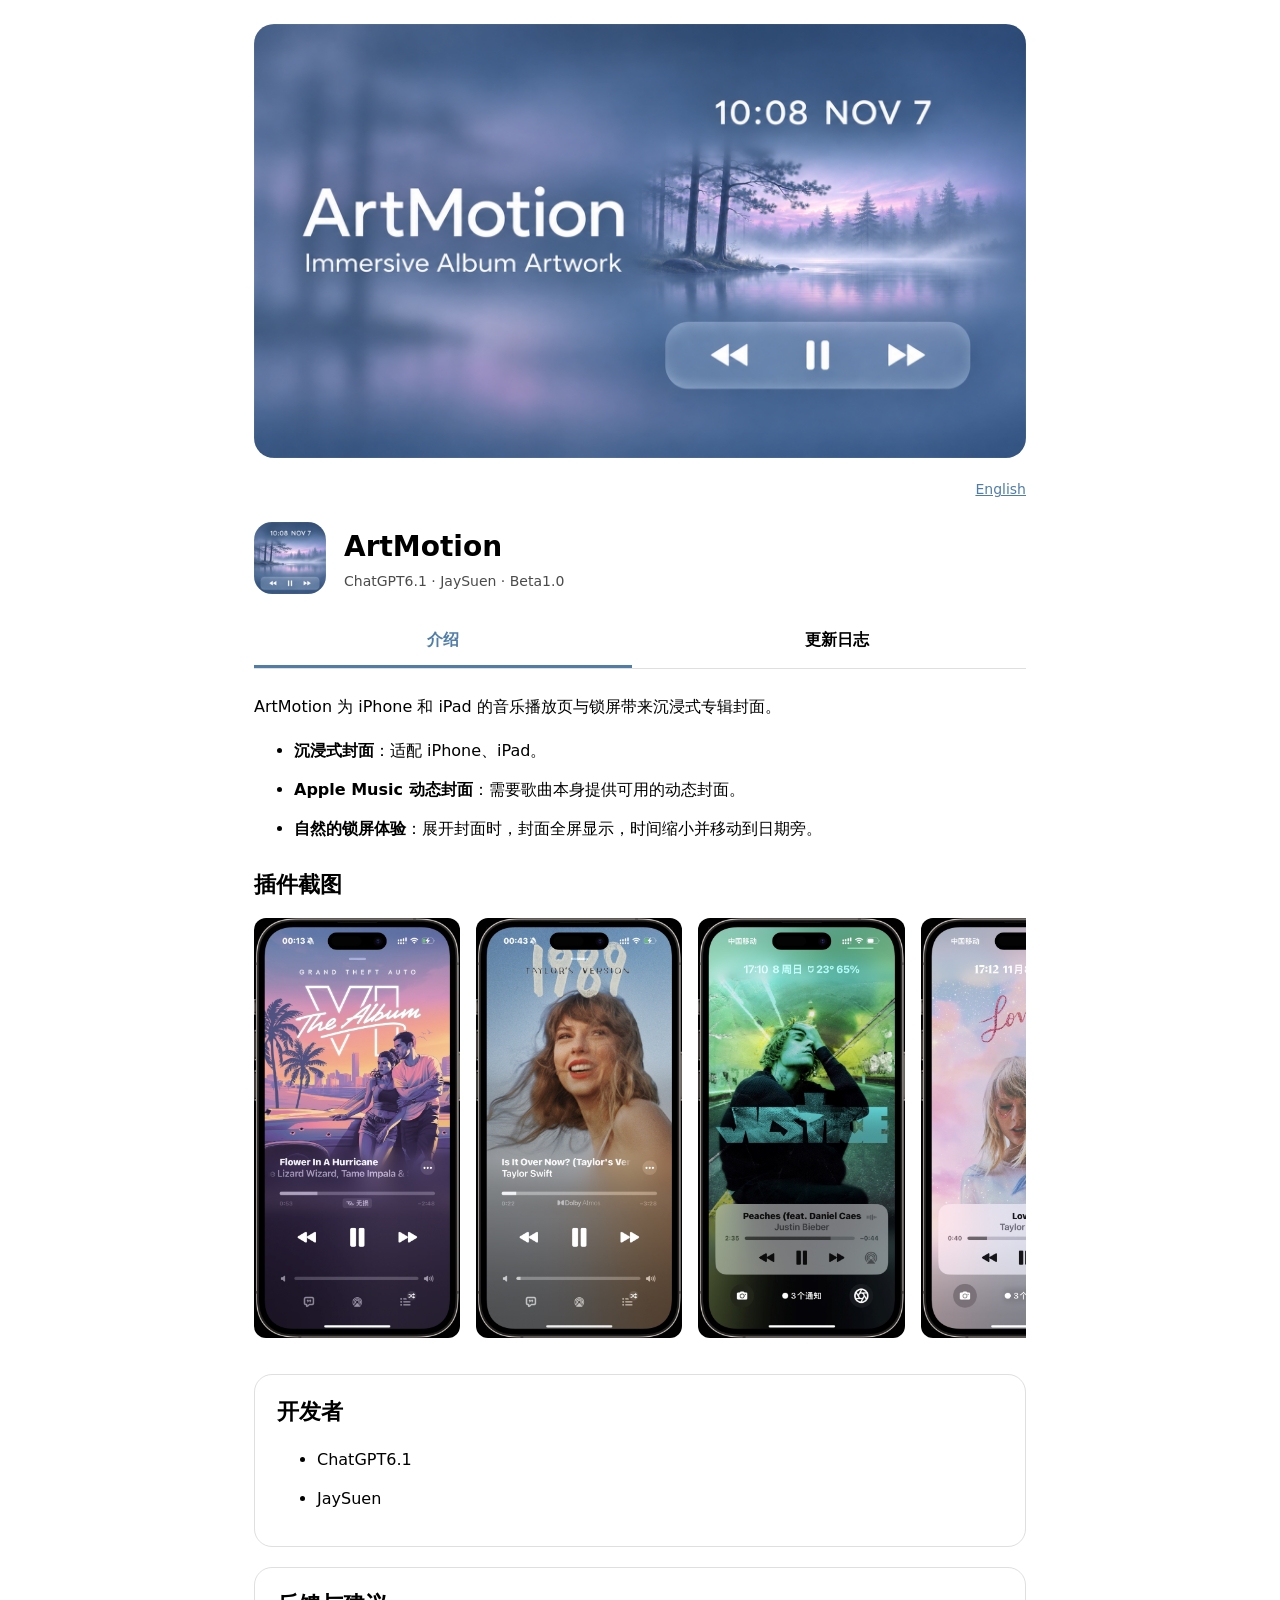
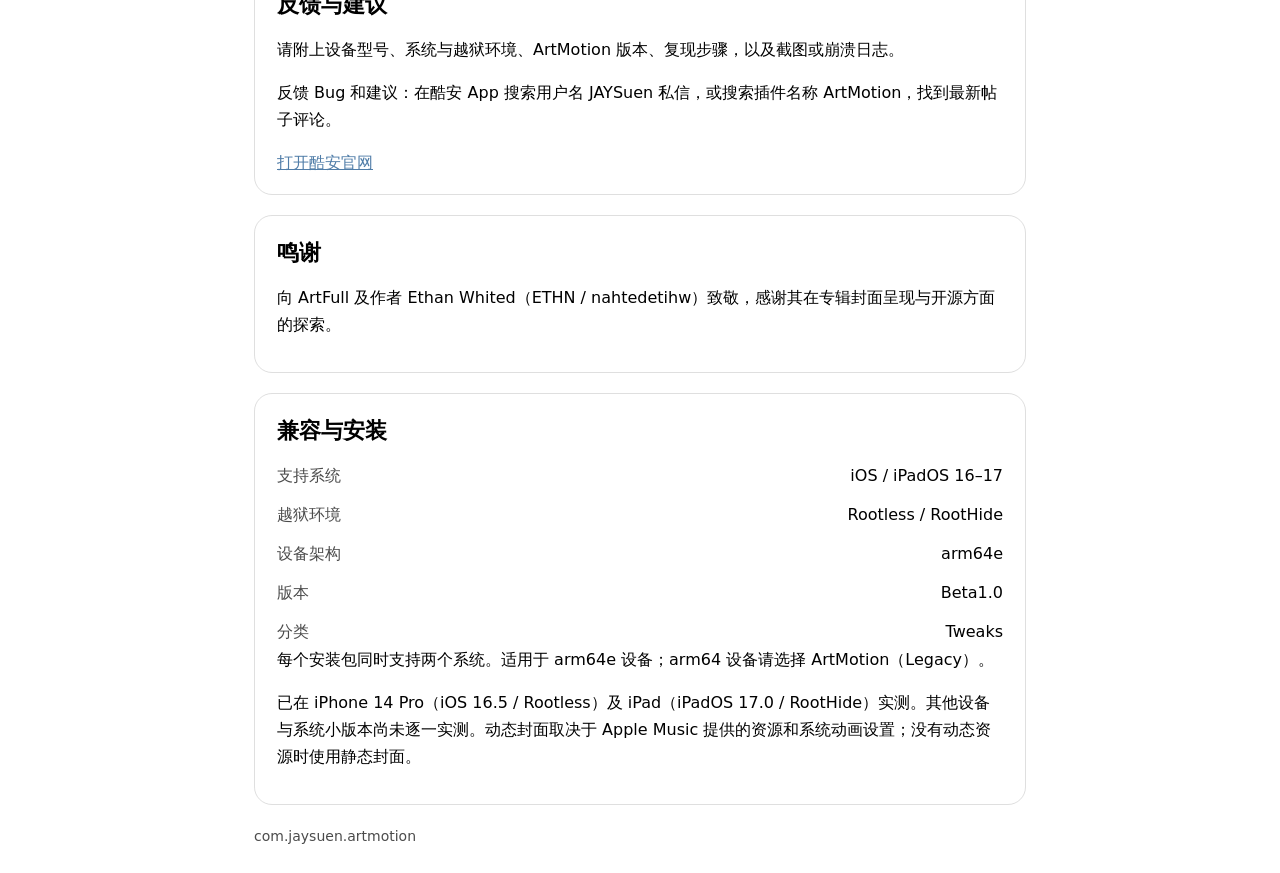
==== ArtMotion/index.html @ 1f6de0fa "Release ArtMotion Beta1.0 with Legacy packages and ordered screenshots" ====
<!doctype html><html lang="zh-CN"><head><meta charset="utf-8"><meta name="viewport" content="width=device-width,initial-scale=1"><meta name="color-scheme" content="light dark"><meta name="description" content="ArtMotion 为 iPhone 和 iPad 的音乐播放页与锁屏带来沉浸式专辑封面。"><title>ArtMotion</title><style>*{box-sizing:border-box}body{margin:0;font:16px/1.7 -apple-system,BlinkMacSystemFont,system-ui,sans-serif;background:Canvas;color:CanvasText}main{max-width:820px;margin:auto;padding:24px}.banner{width:100%;aspect-ratio:16/9;object-fit:cover;border-radius:20px}.brand{display:flex;gap:18px;align-items:center;margin:20px 0}.icon{width:72px;height:72px;border-radius:18px}h1{margin:0;font-size:28px}h2{font-size:22px;margin:0 0 12px}p{margin:0 0 16px}article{border:1px solid #8884;border-radius:18px;padding:18px 22px;margin:20px 0}a{color:#507da8}li{margin-bottom:12px}.byline{opacity:.7;margin:0;font-size:14px;overflow-wrap:anywhere}footer{font-size:14px;opacity:.7;overflow-wrap:anywhere}.tabs{display:flex;gap:16px;border-bottom:1px solid #8884;margin:12px 0 24px}.tabs button{flex:1;border:0;background:transparent;color:inherit;font:inherit;font-weight:600;padding:12px 4px;border-bottom:3px solid transparent;cursor:pointer}.tabs button[aria-selected="true"]{color:#507da8;border-bottom-color:#507da8}[hidden]{display:none!important}.gallery{margin:24px 0}.screenshots{display:flex;gap:16px;overflow-x:auto;overscroll-behavior-x:contain;scroll-snap-type:x mandatory;padding:2px 2px 12px}.screenshot{flex:0 0 auto;scroll-snap-align:start;border-radius:12px;overflow:hidden;line-height:0}.screenshot img{display:block;width:auto;height:420px;max-height:65vh;object-fit:contain}dl{display:grid;grid-template-columns:auto minmax(0,1fr);gap:12px 20px;margin:0}dt{opacity:.7}dd{margin:0;text-align:right;overflow-wrap:anywhere}.language{text-align:right;font-size:14px;margin:12px 0}@media(max-width:480px){main{padding:16px}article{padding:16px}.brand{gap:12px}h1{font-size:24px}.icon{width:64px;height:64px}}</style></head><body><main><img class="banner" src="assets/banner.png" alt="ArtMotion"><div class="language"><a href="index.en.html">English</a></div><div class="brand"><img class="icon" src="assets/icon.png" width="72" height="72" alt="ArtMotion"><div><h1>ArtMotion</h1><p class="byline">ChatGPT6.1 · JaySuen · Beta1.0</p></div></div><nav class="tabs" role="tablist"><button id="introduction-tab" type="button" role="tab" aria-selected="true" aria-controls="introduction">介绍</button><button id="changelog-tab" type="button" role="tab" aria-selected="false" aria-controls="changelog" tabindex="-1">更新日志</button></nav><section id="introduction" role="tabpanel" aria-labelledby="introduction-tab"><p>ArtMotion 为 iPhone 和 iPad 的音乐播放页与锁屏带来沉浸式专辑封面。</p><ul><li><strong>沉浸式封面</strong>：适配 iPhone、iPad。</li><li><strong>Apple Music 动态封面</strong>：需要歌曲本身提供可用的动态封面。</li><li><strong>自然的锁屏体验</strong>：展开封面时，封面全屏显示，时间缩小并移动到日期旁。</li></ul><section class="gallery"><h2>插件截图</h2><div class="screenshots" role="region" aria-label="插件截图" tabindex="0"><a class="screenshot" href="assets/screenshots/1.jpg"><img src="assets/screenshots/1.jpg" alt="ArtMotion 1" width="1311" height="2670" loading="lazy" decoding="async"></a><a class="screenshot" href="assets/screenshots/2.jpg"><img src="assets/screenshots/2.jpg" alt="ArtMotion 2" width="1311" height="2670" loading="lazy" decoding="async"></a><a class="screenshot" href="assets/screenshots/3.jpg"><img src="assets/screenshots/3.jpg" alt="ArtMotion 3" width="1311" height="2670" loading="lazy" decoding="async"></a><a class="screenshot" href="assets/screenshots/4.jpg"><img src="assets/screenshots/4.jpg" alt="ArtMotion 4" width="1311" height="2670" loading="lazy" decoding="async"></a><a class="screenshot" href="assets/screenshots/5.jpg"><img src="assets/screenshots/5.jpg" alt="ArtMotion 5" width="2928" height="2244" loading="lazy" decoding="async"></a><a class="screenshot" href="assets/screenshots/6.jpg"><img src="assets/screenshots/6.jpg" alt="ArtMotion 6" width="2928" height="2244" loading="lazy" decoding="async"></a><a class="screenshot" href="assets/screenshots/7.jpg"><img src="assets/screenshots/7.jpg" alt="ArtMotion 7" width="2928" height="2244" loading="lazy" decoding="async"></a><a class="screenshot" href="assets/screenshots/8.jpg"><img src="assets/screenshots/8.jpg" alt="ArtMotion 8" width="2928" height="2244" loading="lazy" decoding="async"></a></div></section><article><h2>开发者</h2><ul><li>ChatGPT6.1</li><li>JaySuen</li></ul></article><article><h2>反馈与建议</h2><p>请附上设备型号、系统与越狱环境、ArtMotion 版本、复现步骤，以及截图或崩溃日志。</p><p>反馈 Bug 和建议：在酷安 App 搜索用户名 JAYSuen 私信，或搜索插件名称 ArtMotion，找到最新帖子评论。</p><a href="https://www.coolapk.com/">打开酷安官网</a></article><article><h2>鸣谢</h2><p>向 ArtFull 及作者 Ethan Whited（ETHN / nahtedetihw）致敬，感谢其在专辑封面呈现与开源方面的探索。</p></article><article><h2>兼容与安装</h2><dl><dt>支持系统</dt><dd>iOS / iPadOS 16–17</dd><dt>越狱环境</dt><dd>Rootless / RootHide</dd><dt>设备架构</dt><dd>arm64e</dd><dt>版本</dt><dd>Beta1.0</dd><dt>分类</dt><dd>Tweaks</dd></dl><p>每个安装包同时支持两个系统。适用于 arm64e 设备；arm64 设备请选择 ArtMotion（Legacy）。</p><p>已在 iPhone 14 Pro（iOS 16.5 / Rootless）及 iPad（iPadOS 17.0 / RootHide）实测。其他设备与系统小版本尚未逐一实测。动态封面取决于 Apple Music 提供的资源和系统动画设置；没有动态资源时使用静态封面。</p></article></section><section id="changelog" role="tabpanel" aria-labelledby="changelog-tab" hidden><article><h2>Beta1.0</h2><p>首个公开测试版本。</p><ul><li><strong>沉浸式封面</strong>：适配 iPhone、iPad。</li><li><strong>Apple Music 动态封面</strong>：需要歌曲本身提供可用的动态封面。</li><li><strong>自然的锁屏体验</strong>：展开封面时，封面全屏显示，时间缩小并移动到日期旁。</li></ul></article></section><footer>com.jaysuen.artmotion</footer></main><script>const tabs=[...document.querySelectorAll('[role="tab"]')];function selectTab(selected){tabs.forEach(tab=>{const active=tab===selected;tab.setAttribute('aria-selected',String(active));tab.tabIndex=active?0:-1;document.getElementById(tab.getAttribute('aria-controls')).hidden=!active})}tabs.forEach((tab,index)=>{tab.addEventListener('click',()=>selectTab(tab));tab.addEventListener('keydown',event=>{let target;if(event.key==='ArrowRight')target=(index+1)%tabs.length;else if(event.key==='ArrowLeft')target=(index+tabs.length-1)%tabs.length;else if(event.key==='Home')target=0;else if(event.key==='End')target=tabs.length-1;else return;event.preventDefault();selectTab(tabs[target]);tabs[target].focus()})});</script></body></html>
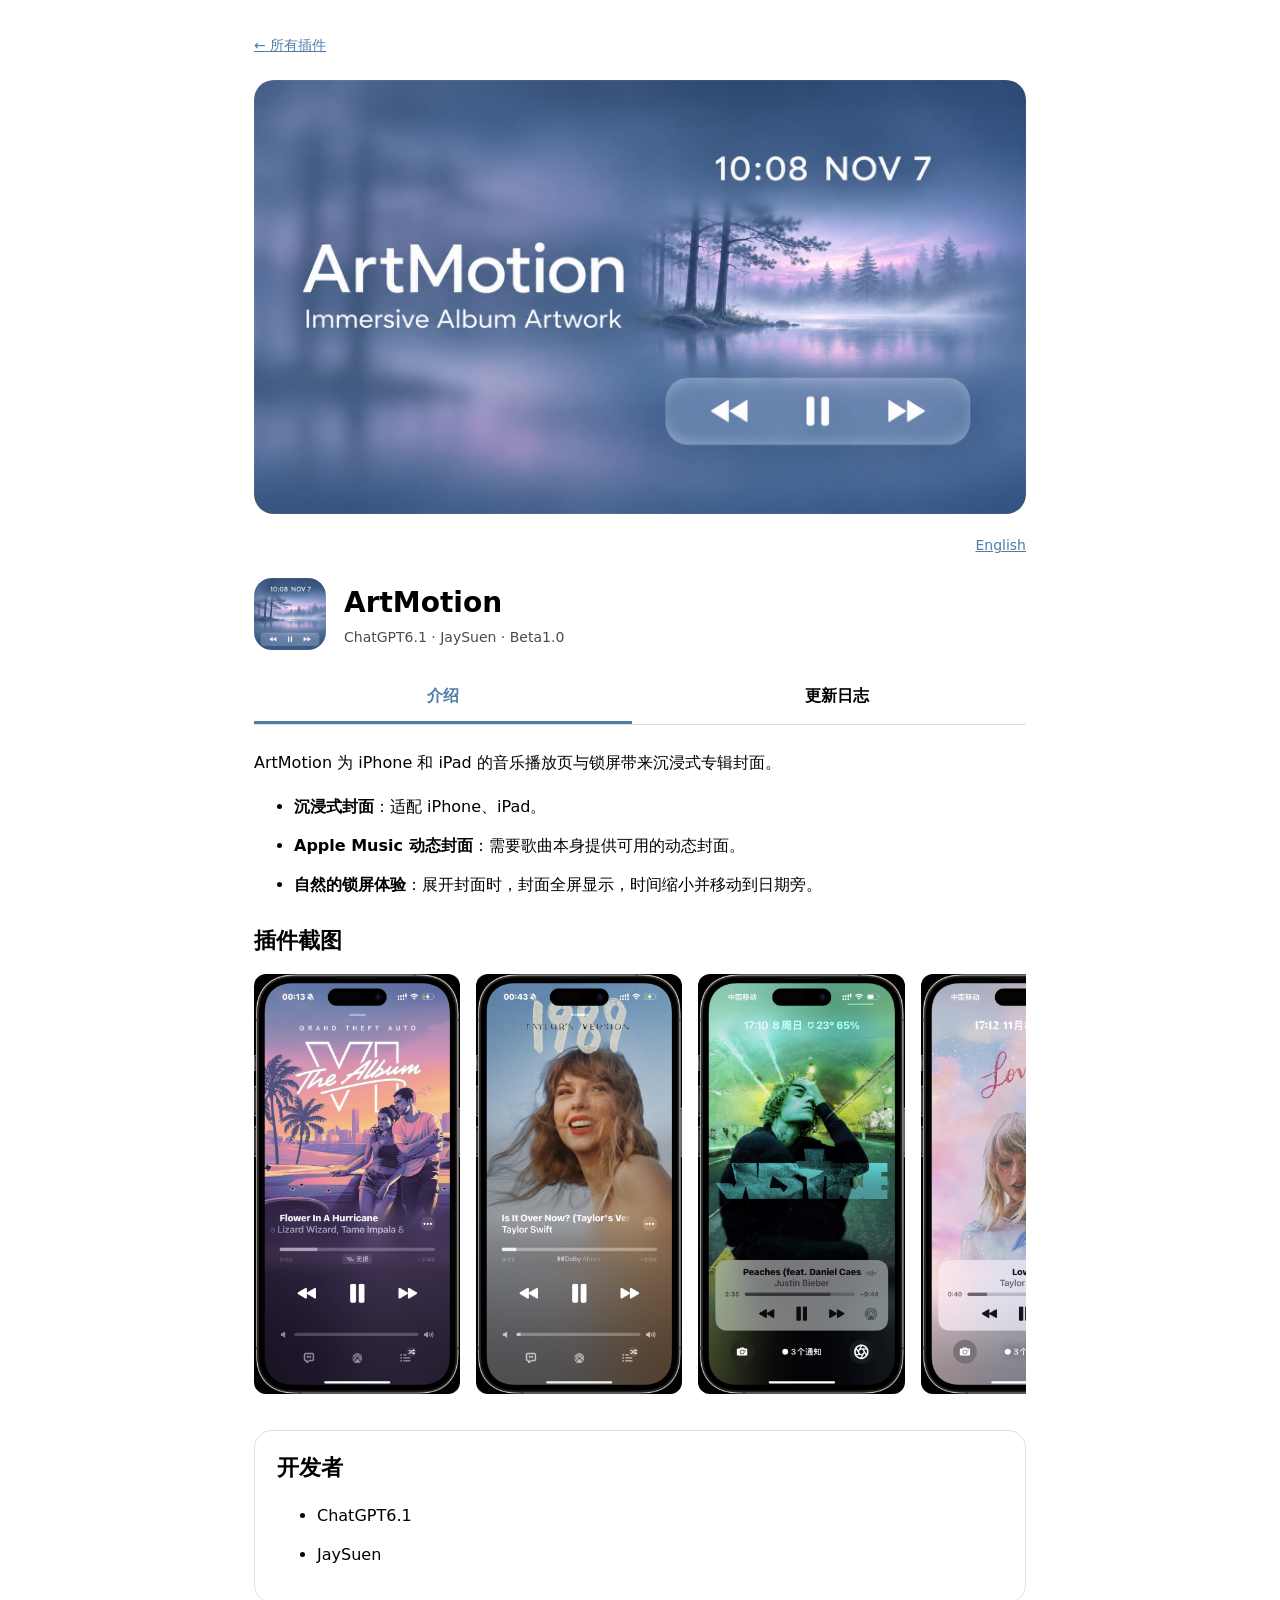
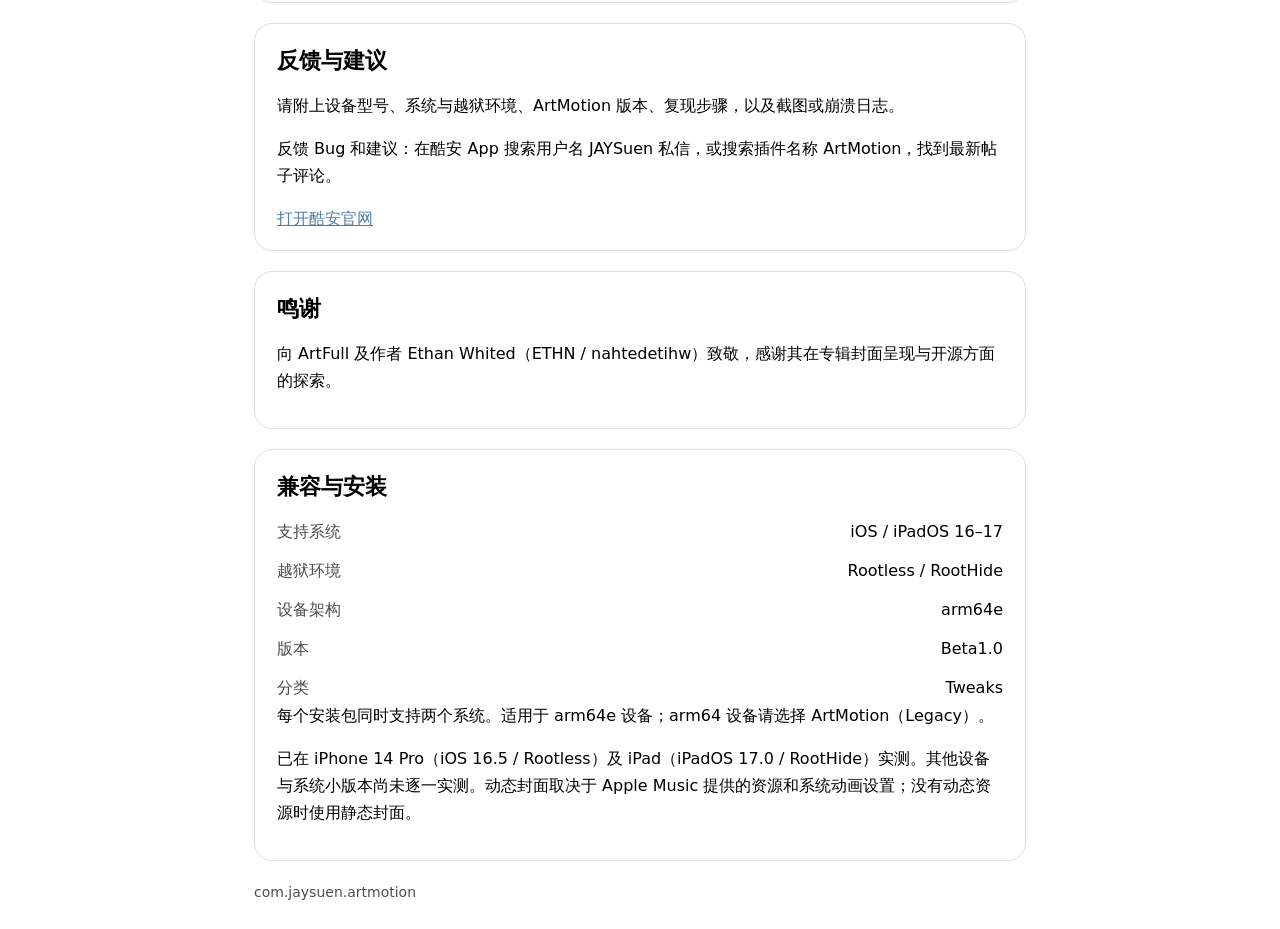
==== commit 1baecc63: "Publish repository storefront with screenshot galleries and source shortcuts" ====
--- a/ArtMotion/index.html
+++ b/ArtMotion/index.html
@@ -1 +1 @@
-<!doctype html><html lang="zh-CN"><head><meta charset="utf-8"><meta name="viewport" content="width=device-width,initial-scale=1"><meta name="color-scheme" content="light dark"><meta name="description" content="ArtMotion 为 iPhone 和 iPad 的音乐播放页与锁屏带来沉浸式专辑封面。"><title>ArtMotion</title><style>*{box-sizing:border-box}body{margin:0;font:16px/1.7 -apple-system,BlinkMacSystemFont,system-ui,sans-serif;background:Canvas;color:CanvasText}main{max-width:820px;margin:auto;padding:24px}.banner{width:100%;aspect-ratio:16/9;object-fit:cover;border-radius:20px}.brand{display:flex;gap:18px;align-items:center;margin:20px 0}.icon{width:72px;height:72px;border-radius:18px}h1{margin:0;font-size:28px}h2{font-size:22px;margin:0 0 12px}p{margin:0 0 16px}article{border:1px solid #8884;border-radius:18px;padding:18px 22px;margin:20px 0}a{color:#507da8}li{margin-bottom:12px}.byline{opacity:.7;margin:0;font-size:14px;overflow-wrap:anywhere}footer{font-size:14px;opacity:.7;overflow-wrap:anywhere}.tabs{display:flex;gap:16px;border-bottom:1px solid #8884;margin:12px 0 24px}.tabs button{flex:1;border:0;background:transparent;color:inherit;font:inherit;font-weight:600;padding:12px 4px;border-bottom:3px solid transparent;cursor:pointer}.tabs button[aria-selected="true"]{color:#507da8;border-bottom-color:#507da8}[hidden]{display:none!important}.gallery{margin:24px 0}.screenshots{display:flex;gap:16px;overflow-x:auto;overscroll-behavior-x:contain;scroll-snap-type:x mandatory;padding:2px 2px 12px}.screenshot{flex:0 0 auto;scroll-snap-align:start;border-radius:12px;overflow:hidden;line-height:0}.screenshot img{display:block;width:auto;height:420px;max-height:65vh;object-fit:contain}dl{display:grid;grid-template-columns:auto minmax(0,1fr);gap:12px 20px;margin:0}dt{opacity:.7}dd{margin:0;text-align:right;overflow-wrap:anywhere}.language{text-align:right;font-size:14px;margin:12px 0}@media(max-width:480px){main{padding:16px}article{padding:16px}.brand{gap:12px}h1{font-size:24px}.icon{width:64px;height:64px}}</style></head><body><main><img class="banner" src="assets/banner.png" alt="ArtMotion"><div class="language"><a href="index.en.html">English</a></div><div class="brand"><img class="icon" src="assets/icon.png" width="72" height="72" alt="ArtMotion"><div><h1>ArtMotion</h1><p class="byline">ChatGPT6.1 · JaySuen · Beta1.0</p></div></div><nav class="tabs" role="tablist"><button id="introduction-tab" type="button" role="tab" aria-selected="true" aria-controls="introduction">介绍</button><button id="changelog-tab" type="button" role="tab" aria-selected="false" aria-controls="changelog" tabindex="-1">更新日志</button></nav><section id="introduction" role="tabpanel" aria-labelledby="introduction-tab"><p>ArtMotion 为 iPhone 和 iPad 的音乐播放页与锁屏带来沉浸式专辑封面。</p><ul><li><strong>沉浸式封面</strong>：适配 iPhone、iPad。</li><li><strong>Apple Music 动态封面</strong>：需要歌曲本身提供可用的动态封面。</li><li><strong>自然的锁屏体验</strong>：展开封面时，封面全屏显示，时间缩小并移动到日期旁。</li></ul><section class="gallery"><h2>插件截图</h2><div class="screenshots" role="region" aria-label="插件截图" tabindex="0"><a class="screenshot" href="assets/screenshots/1.jpg"><img src="assets/screenshots/1.jpg" alt="ArtMotion 1" width="1311" height="2670" loading="lazy" decoding="async"></a><a class="screenshot" href="assets/screenshots/2.jpg"><img src="assets/screenshots/2.jpg" alt="ArtMotion 2" width="1311" height="2670" loading="lazy" decoding="async"></a><a class="screenshot" href="assets/screenshots/3.jpg"><img src="assets/screenshots/3.jpg" alt="ArtMotion 3" width="1311" height="2670" loading="lazy" decoding="async"></a><a class="screenshot" href="assets/screenshots/4.jpg"><img src="assets/screenshots/4.jpg" alt="ArtMotion 4" width="1311" height="2670" loading="lazy" decoding="async"></a><a class="screenshot" href="assets/screenshots/5.jpg"><img src="assets/screenshots/5.jpg" alt="ArtMotion 5" width="2928" height="2244" loading="lazy" decoding="async"></a><a class="screenshot" href="assets/screenshots/6.jpg"><img src="assets/screenshots/6.jpg" alt="ArtMotion 6" width="2928" height="2244" loading="lazy" decoding="async"></a><a class="screenshot" href="assets/screenshots/7.jpg"><img src="assets/screenshots/7.jpg" alt="ArtMotion 7" width="2928" height="2244" loading="lazy" decoding="async"></a><a class="screenshot" href="assets/screenshots/8.jpg"><img src="assets/screenshots/8.jpg" alt="ArtMotion 8" width="2928" height="2244" loading="lazy" decoding="async"></a></div></section><article><h2>开发者</h2><ul><li>ChatGPT6.1</li><li>JaySuen</li></ul></article><article><h2>反馈与建议</h2><p>请附上设备型号、系统与越狱环境、ArtMotion 版本、复现步骤，以及截图或崩溃日志。</p><p>反馈 Bug 和建议：在酷安 App 搜索用户名 JAYSuen 私信，或搜索插件名称 ArtMotion，找到最新帖子评论。</p><a href="https://www.coolapk.com/">打开酷安官网</a></article><article><h2>鸣谢</h2><p>向 ArtFull 及作者 Ethan Whited（ETHN / nahtedetihw）致敬，感谢其在专辑封面呈现与开源方面的探索。</p></article><article><h2>兼容与安装</h2><dl><dt>支持系统</dt><dd>iOS / iPadOS 16–17</dd><dt>越狱环境</dt><dd>Rootless / RootHide</dd><dt>设备架构</dt><dd>arm64e</dd><dt>版本</dt><dd>Beta1.0</dd><dt>分类</dt><dd>Tweaks</dd></dl><p>每个安装包同时支持两个系统。适用于 arm64e 设备；arm64 设备请选择 ArtMotion（Legacy）。</p><p>已在 iPhone 14 Pro（iOS 16.5 / Rootless）及 iPad（iPadOS 17.0 / RootHide）实测。其他设备与系统小版本尚未逐一实测。动态封面取决于 Apple Music 提供的资源和系统动画设置；没有动态资源时使用静态封面。</p></article></section><section id="changelog" role="tabpanel" aria-labelledby="changelog-tab" hidden><article><h2>Beta1.0</h2><p>首个公开测试版本。</p><ul><li><strong>沉浸式封面</strong>：适配 iPhone、iPad。</li><li><strong>Apple Music 动态封面</strong>：需要歌曲本身提供可用的动态封面。</li><li><strong>自然的锁屏体验</strong>：展开封面时，封面全屏显示，时间缩小并移动到日期旁。</li></ul></article></section><footer>com.jaysuen.artmotion</footer></main><script>const tabs=[...document.querySelectorAll('[role="tab"]')];function selectTab(selected){tabs.forEach(tab=>{const active=tab===selected;tab.setAttribute('aria-selected',String(active));tab.tabIndex=active?0:-1;document.getElementById(tab.getAttribute('aria-controls')).hidden=!active})}tabs.forEach((tab,index)=>{tab.addEventListener('click',()=>selectTab(tab));tab.addEventListener('keydown',event=>{let target;if(event.key==='ArrowRight')target=(index+1)%tabs.length;else if(event.key==='ArrowLeft')target=(index+tabs.length-1)%tabs.length;else if(event.key==='Home')target=0;else if(event.key==='End')target=tabs.length-1;else return;event.preventDefault();selectTab(tabs[target]);tabs[target].focus()})});</script></body></html>
+<!doctype html><html lang="zh-CN"><head><meta charset="utf-8"><meta name="viewport" content="width=device-width,initial-scale=1"><meta name="color-scheme" content="light dark"><meta name="description" content="ArtMotion 为 iPhone 和 iPad 的音乐播放页与锁屏带来沉浸式专辑封面。"><title>ArtMotion</title><style>*{box-sizing:border-box}body{margin:0;font:16px/1.7 -apple-system,BlinkMacSystemFont,system-ui,sans-serif;background:Canvas;color:CanvasText}main{max-width:820px;margin:auto;padding:24px}.banner{width:100%;aspect-ratio:16/9;object-fit:cover;border-radius:20px}.brand{display:flex;gap:18px;align-items:center;margin:20px 0}.icon{width:72px;height:72px;border-radius:18px}h1{margin:0;font-size:28px}h2{font-size:22px;margin:0 0 12px}p{margin:0 0 16px}article{border:1px solid #8884;border-radius:18px;padding:18px 22px;margin:20px 0}a{color:#507da8}li{margin-bottom:12px}.byline{opacity:.7;margin:0;font-size:14px;overflow-wrap:anywhere}footer{font-size:14px;opacity:.7;overflow-wrap:anywhere}.tabs{display:flex;gap:16px;border-bottom:1px solid #8884;margin:12px 0 24px}.tabs button{flex:1;border:0;background:transparent;color:inherit;font:inherit;font-weight:600;padding:12px 4px;border-bottom:3px solid transparent;cursor:pointer}.tabs button[aria-selected="true"]{color:#507da8;border-bottom-color:#507da8}[hidden]{display:none!important}.gallery{margin:24px 0}.screenshots{display:flex;gap:16px;overflow-x:auto;overscroll-behavior-x:contain;scroll-snap-type:x mandatory;padding:2px 2px 12px}.screenshot{flex:0 0 auto;scroll-snap-align:start;border-radius:12px;overflow:hidden;line-height:0}.screenshot img{display:block;width:auto;height:420px;max-height:65vh;object-fit:contain}dl{display:grid;grid-template-columns:auto minmax(0,1fr);gap:12px 20px;margin:0}dt{opacity:.7}dd{margin:0;text-align:right;overflow-wrap:anywhere}.language{text-align:right;font-size:14px;margin:12px 0}@media(max-width:480px){main{padding:16px}article{padding:16px}.brand{gap:12px}h1{font-size:24px}.icon{width:64px;height:64px}}</style></head><body><main><a class="repo-back" href="../" style="display:inline-flex;align-items:center;gap:6px;min-height:44px;margin-bottom:12px;font-size:14px;color:#507da8">← 所有插件</a><img class="banner" src="assets/banner.png" alt="ArtMotion"><div class="language"><a href="index.en.html">English</a></div><div class="brand"><img class="icon" src="assets/icon.png" width="72" height="72" alt="ArtMotion"><div><h1>ArtMotion</h1><p class="byline">ChatGPT6.1 · JaySuen · Beta1.0</p></div></div><nav class="tabs" role="tablist"><button id="introduction-tab" type="button" role="tab" aria-selected="true" aria-controls="introduction">介绍</button><button id="changelog-tab" type="button" role="tab" aria-selected="false" aria-controls="changelog" tabindex="-1">更新日志</button></nav><section id="introduction" role="tabpanel" aria-labelledby="introduction-tab"><p>ArtMotion 为 iPhone 和 iPad 的音乐播放页与锁屏带来沉浸式专辑封面。</p><ul><li><strong>沉浸式封面</strong>：适配 iPhone、iPad。</li><li><strong>Apple Music 动态封面</strong>：需要歌曲本身提供可用的动态封面。</li><li><strong>自然的锁屏体验</strong>：展开封面时，封面全屏显示，时间缩小并移动到日期旁。</li></ul><section class="gallery"><h2>插件截图</h2><div class="screenshots" role="region" aria-label="插件截图" tabindex="0"><a class="screenshot" href="assets/screenshots/1.jpg"><img src="assets/screenshots/1.jpg" alt="ArtMotion 1" width="1311" height="2670" loading="lazy" decoding="async"></a><a class="screenshot" href="assets/screenshots/2.jpg"><img src="assets/screenshots/2.jpg" alt="ArtMotion 2" width="1311" height="2670" loading="lazy" decoding="async"></a><a class="screenshot" href="assets/screenshots/3.jpg"><img src="assets/screenshots/3.jpg" alt="ArtMotion 3" width="1311" height="2670" loading="lazy" decoding="async"></a><a class="screenshot" href="assets/screenshots/4.jpg"><img src="assets/screenshots/4.jpg" alt="ArtMotion 4" width="1311" height="2670" loading="lazy" decoding="async"></a><a class="screenshot" href="assets/screenshots/5.jpg"><img src="assets/screenshots/5.jpg" alt="ArtMotion 5" width="2928" height="2244" loading="lazy" decoding="async"></a><a class="screenshot" href="assets/screenshots/6.jpg"><img src="assets/screenshots/6.jpg" alt="ArtMotion 6" width="2928" height="2244" loading="lazy" decoding="async"></a><a class="screenshot" href="assets/screenshots/7.jpg"><img src="assets/screenshots/7.jpg" alt="ArtMotion 7" width="2928" height="2244" loading="lazy" decoding="async"></a><a class="screenshot" href="assets/screenshots/8.jpg"><img src="assets/screenshots/8.jpg" alt="ArtMotion 8" width="2928" height="2244" loading="lazy" decoding="async"></a></div></section><article><h2>开发者</h2><ul><li>ChatGPT6.1</li><li>JaySuen</li></ul></article><article><h2>反馈与建议</h2><p>请附上设备型号、系统与越狱环境、ArtMotion 版本、复现步骤，以及截图或崩溃日志。</p><p>反馈 Bug 和建议：在酷安 App 搜索用户名 JAYSuen 私信，或搜索插件名称 ArtMotion，找到最新帖子评论。</p><a href="https://www.coolapk.com/">打开酷安官网</a></article><article><h2>鸣谢</h2><p>向 ArtFull 及作者 Ethan Whited（ETHN / nahtedetihw）致敬，感谢其在专辑封面呈现与开源方面的探索。</p></article><article><h2>兼容与安装</h2><dl><dt>支持系统</dt><dd>iOS / iPadOS 16–17</dd><dt>越狱环境</dt><dd>Rootless / RootHide</dd><dt>设备架构</dt><dd>arm64e</dd><dt>版本</dt><dd>Beta1.0</dd><dt>分类</dt><dd>Tweaks</dd></dl><p>每个安装包同时支持两个系统。适用于 arm64e 设备；arm64 设备请选择 ArtMotion（Legacy）。</p><p>已在 iPhone 14 Pro（iOS 16.5 / Rootless）及 iPad（iPadOS 17.0 / RootHide）实测。其他设备与系统小版本尚未逐一实测。动态封面取决于 Apple Music 提供的资源和系统动画设置；没有动态资源时使用静态封面。</p></article></section><section id="changelog" role="tabpanel" aria-labelledby="changelog-tab" hidden><article><h2>Beta1.0</h2><p>首个公开测试版本。</p><ul><li><strong>沉浸式封面</strong>：适配 iPhone、iPad。</li><li><strong>Apple Music 动态封面</strong>：需要歌曲本身提供可用的动态封面。</li><li><strong>自然的锁屏体验</strong>：展开封面时，封面全屏显示，时间缩小并移动到日期旁。</li></ul></article></section><footer>com.jaysuen.artmotion</footer></main><script>const tabs=[...document.querySelectorAll('[role="tab"]')];function selectTab(selected){tabs.forEach(tab=>{const active=tab===selected;tab.setAttribute('aria-selected',String(active));tab.tabIndex=active?0:-1;document.getElementById(tab.getAttribute('aria-controls')).hidden=!active})}tabs.forEach((tab,index)=>{tab.addEventListener('click',()=>selectTab(tab));tab.addEventListener('keydown',event=>{let target;if(event.key==='ArrowRight')target=(index+1)%tabs.length;else if(event.key==='ArrowLeft')target=(index+tabs.length-1)%tabs.length;else if(event.key==='Home')target=0;else if(event.key==='End')target=tabs.length-1;else return;event.preventDefault();selectTab(tabs[target]);tabs[target].focus()})});</script></body></html>
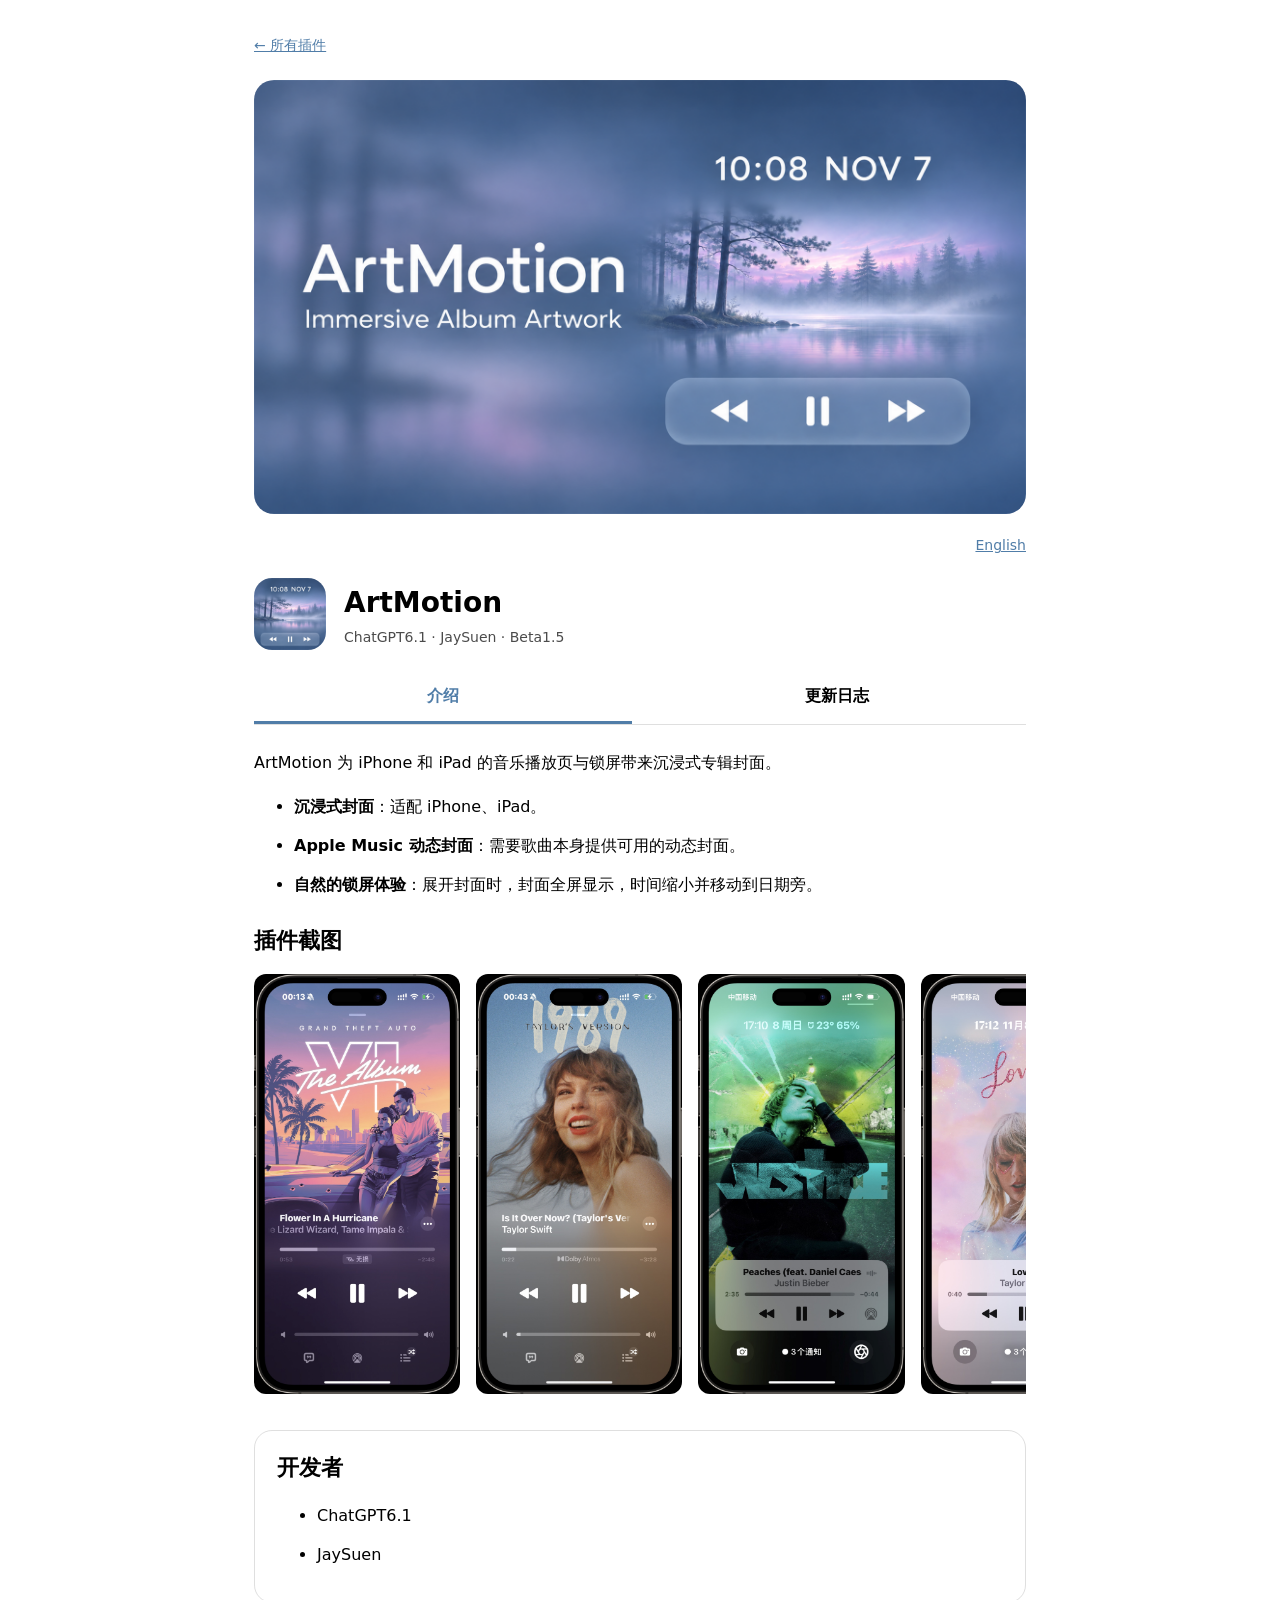
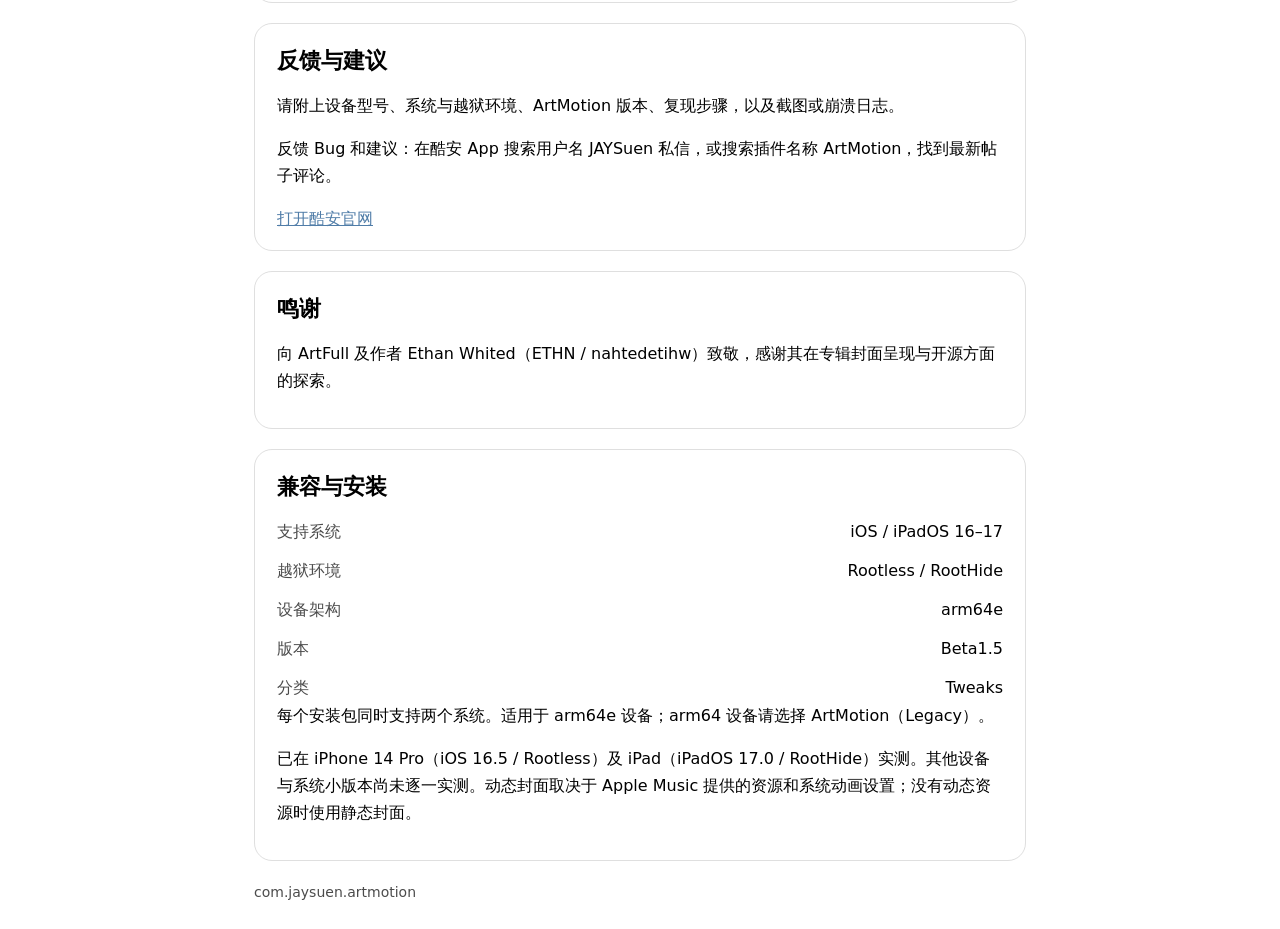
==== commit a4f93afe: "Release ArtMotion Beta1.5" ====
--- a/ArtMotion/index.html
+++ b/ArtMotion/index.html
@@ -1 +1 @@
-<!doctype html><html lang="zh-CN"><head><meta charset="utf-8"><meta name="viewport" content="width=device-width,initial-scale=1"><meta name="color-scheme" content="light dark"><meta name="description" content="ArtMotion 为 iPhone 和 iPad 的音乐播放页与锁屏带来沉浸式专辑封面。"><title>ArtMotion</title><style>*{box-sizing:border-box}body{margin:0;font:16px/1.7 -apple-system,BlinkMacSystemFont,system-ui,sans-serif;background:Canvas;color:CanvasText}main{max-width:820px;margin:auto;padding:24px}.banner{width:100%;aspect-ratio:16/9;object-fit:cover;border-radius:20px}.brand{display:flex;gap:18px;align-items:center;margin:20px 0}.icon{width:72px;height:72px;border-radius:18px}h1{margin:0;font-size:28px}h2{font-size:22px;margin:0 0 12px}p{margin:0 0 16px}article{border:1px solid #8884;border-radius:18px;padding:18px 22px;margin:20px 0}a{color:#507da8}li{margin-bottom:12px}.byline{opacity:.7;margin:0;font-size:14px;overflow-wrap:anywhere}footer{font-size:14px;opacity:.7;overflow-wrap:anywhere}.tabs{display:flex;gap:16px;border-bottom:1px solid #8884;margin:12px 0 24px}.tabs button{flex:1;border:0;background:transparent;color:inherit;font:inherit;font-weight:600;padding:12px 4px;border-bottom:3px solid transparent;cursor:pointer}.tabs button[aria-selected="true"]{color:#507da8;border-bottom-color:#507da8}[hidden]{display:none!important}.gallery{margin:24px 0}.screenshots{display:flex;gap:16px;overflow-x:auto;overscroll-behavior-x:contain;scroll-snap-type:x mandatory;padding:2px 2px 12px}.screenshot{flex:0 0 auto;scroll-snap-align:start;border-radius:12px;overflow:hidden;line-height:0}.screenshot img{display:block;width:auto;height:420px;max-height:65vh;object-fit:contain}dl{display:grid;grid-template-columns:auto minmax(0,1fr);gap:12px 20px;margin:0}dt{opacity:.7}dd{margin:0;text-align:right;overflow-wrap:anywhere}.language{text-align:right;font-size:14px;margin:12px 0}@media(max-width:480px){main{padding:16px}article{padding:16px}.brand{gap:12px}h1{font-size:24px}.icon{width:64px;height:64px}}</style></head><body><main><a class="repo-back" href="../" style="display:inline-flex;align-items:center;gap:6px;min-height:44px;margin-bottom:12px;font-size:14px;color:#507da8">← 所有插件</a><img class="banner" src="assets/banner.png" alt="ArtMotion"><div class="language"><a href="index.en.html">English</a></div><div class="brand"><img class="icon" src="assets/icon.png" width="72" height="72" alt="ArtMotion"><div><h1>ArtMotion</h1><p class="byline">ChatGPT6.1 · JaySuen · Beta1.0</p></div></div><nav class="tabs" role="tablist"><button id="introduction-tab" type="button" role="tab" aria-selected="true" aria-controls="introduction">介绍</button><button id="changelog-tab" type="button" role="tab" aria-selected="false" aria-controls="changelog" tabindex="-1">更新日志</button></nav><section id="introduction" role="tabpanel" aria-labelledby="introduction-tab"><p>ArtMotion 为 iPhone 和 iPad 的音乐播放页与锁屏带来沉浸式专辑封面。</p><ul><li><strong>沉浸式封面</strong>：适配 iPhone、iPad。</li><li><strong>Apple Music 动态封面</strong>：需要歌曲本身提供可用的动态封面。</li><li><strong>自然的锁屏体验</strong>：展开封面时，封面全屏显示，时间缩小并移动到日期旁。</li></ul><section class="gallery"><h2>插件截图</h2><div class="screenshots" role="region" aria-label="插件截图" tabindex="0"><a class="screenshot" href="assets/screenshots/1.jpg"><img src="assets/screenshots/1.jpg" alt="ArtMotion 1" width="1311" height="2670" loading="lazy" decoding="async"></a><a class="screenshot" href="assets/screenshots/2.jpg"><img src="assets/screenshots/2.jpg" alt="ArtMotion 2" width="1311" height="2670" loading="lazy" decoding="async"></a><a class="screenshot" href="assets/screenshots/3.jpg"><img src="assets/screenshots/3.jpg" alt="ArtMotion 3" width="1311" height="2670" loading="lazy" decoding="async"></a><a class="screenshot" href="assets/screenshots/4.jpg"><img src="assets/screenshots/4.jpg" alt="ArtMotion 4" width="1311" height="2670" loading="lazy" decoding="async"></a><a class="screenshot" href="assets/screenshots/5.jpg"><img src="assets/screenshots/5.jpg" alt="ArtMotion 5" width="2928" height="2244" loading="lazy" decoding="async"></a><a class="screenshot" href="assets/screenshots/6.jpg"><img src="assets/screenshots/6.jpg" alt="ArtMotion 6" width="2928" height="2244" loading="lazy" decoding="async"></a><a class="screenshot" href="assets/screenshots/7.jpg"><img src="assets/screenshots/7.jpg" alt="ArtMotion 7" width="2928" height="2244" loading="lazy" decoding="async"></a><a class="screenshot" href="assets/screenshots/8.jpg"><img src="assets/screenshots/8.jpg" alt="ArtMotion 8" width="2928" height="2244" loading="lazy" decoding="async"></a></div></section><article><h2>开发者</h2><ul><li>ChatGPT6.1</li><li>JaySuen</li></ul></article><article><h2>反馈与建议</h2><p>请附上设备型号、系统与越狱环境、ArtMotion 版本、复现步骤，以及截图或崩溃日志。</p><p>反馈 Bug 和建议：在酷安 App 搜索用户名 JAYSuen 私信，或搜索插件名称 ArtMotion，找到最新帖子评论。</p><a href="https://www.coolapk.com/">打开酷安官网</a></article><article><h2>鸣谢</h2><p>向 ArtFull 及作者 Ethan Whited（ETHN / nahtedetihw）致敬，感谢其在专辑封面呈现与开源方面的探索。</p></article><article><h2>兼容与安装</h2><dl><dt>支持系统</dt><dd>iOS / iPadOS 16–17</dd><dt>越狱环境</dt><dd>Rootless / RootHide</dd><dt>设备架构</dt><dd>arm64e</dd><dt>版本</dt><dd>Beta1.0</dd><dt>分类</dt><dd>Tweaks</dd></dl><p>每个安装包同时支持两个系统。适用于 arm64e 设备；arm64 设备请选择 ArtMotion（Legacy）。</p><p>已在 iPhone 14 Pro（iOS 16.5 / Rootless）及 iPad（iPadOS 17.0 / RootHide）实测。其他设备与系统小版本尚未逐一实测。动态封面取决于 Apple Music 提供的资源和系统动画设置；没有动态资源时使用静态封面。</p></article></section><section id="changelog" role="tabpanel" aria-labelledby="changelog-tab" hidden><article><h2>Beta1.0</h2><p>首个公开测试版本。</p><ul><li><strong>沉浸式封面</strong>：适配 iPhone、iPad。</li><li><strong>Apple Music 动态封面</strong>：需要歌曲本身提供可用的动态封面。</li><li><strong>自然的锁屏体验</strong>：展开封面时，封面全屏显示，时间缩小并移动到日期旁。</li></ul></article></section><footer>com.jaysuen.artmotion</footer></main><script>const tabs=[...document.querySelectorAll('[role="tab"]')];function selectTab(selected){tabs.forEach(tab=>{const active=tab===selected;tab.setAttribute('aria-selected',String(active));tab.tabIndex=active?0:-1;document.getElementById(tab.getAttribute('aria-controls')).hidden=!active})}tabs.forEach((tab,index)=>{tab.addEventListener('click',()=>selectTab(tab));tab.addEventListener('keydown',event=>{let target;if(event.key==='ArrowRight')target=(index+1)%tabs.length;else if(event.key==='ArrowLeft')target=(index+tabs.length-1)%tabs.length;else if(event.key==='Home')target=0;else if(event.key==='End')target=tabs.length-1;else return;event.preventDefault();selectTab(tabs[target]);tabs[target].focus()})});</script></body></html>
+<!doctype html><html lang="zh-CN" data-page="detail"><head><meta charset="utf-8"><meta name="viewport" content="width=device-width,initial-scale=1"><meta name="color-scheme" content="light dark"><meta name="description" content="ArtMotion 为 iPhone 和 iPad 的音乐播放页与锁屏带来沉浸式专辑封面。"><title>ArtMotion</title><style>*{box-sizing:border-box}body{margin:0;font:16px/1.7 -apple-system,BlinkMacSystemFont,system-ui,sans-serif;background:Canvas;color:CanvasText}main{max-width:820px;margin:auto;padding:24px}.banner{width:100%;aspect-ratio:16/9;object-fit:cover;border-radius:20px}.brand{display:flex;gap:18px;align-items:center;margin:20px 0}.icon{width:72px;height:72px;border-radius:18px}h1{margin:0;font-size:28px}h2{font-size:22px;margin:0 0 12px}p{margin:0 0 16px}article{border:1px solid #8884;border-radius:18px;padding:18px 22px;margin:20px 0}a{color:#507da8}li{margin-bottom:12px}.byline{opacity:.7;margin:0;font-size:14px;overflow-wrap:anywhere}footer{font-size:14px;opacity:.7;overflow-wrap:anywhere}.tabs{display:flex;gap:16px;border-bottom:1px solid #8884;margin:12px 0 24px}.tabs button{flex:1;border:0;background:transparent;color:inherit;font:inherit;font-weight:600;padding:12px 4px;border-bottom:3px solid transparent;cursor:pointer}.tabs button[aria-selected="true"]{color:#507da8;border-bottom-color:#507da8}[hidden]{display:none!important}.gallery{margin:24px 0}.screenshots{display:flex;gap:16px;overflow-x:auto;overscroll-behavior-x:contain;scroll-snap-type:x mandatory;padding:2px 2px 12px}.screenshot{flex:0 0 auto;scroll-snap-align:start;border-radius:12px;overflow:hidden;line-height:0}.screenshot img{display:block;width:auto;height:420px;max-height:65vh;object-fit:contain}dl{display:grid;grid-template-columns:auto minmax(0,1fr);gap:12px 20px;margin:0}dt{opacity:.7}dd{margin:0;text-align:right;overflow-wrap:anywhere}.language{text-align:right;font-size:14px;margin:12px 0}@media(max-width:480px){main{padding:16px}article{padding:16px}.brand{gap:12px}h1{font-size:24px}.icon{width:64px;height:64px}}</style><link rel="stylesheet" href="../site/event-theme.css"><script src="../site/event-theme.js"></script></head><body><main><a class="repo-back" href="../" style="display:inline-flex;align-items:center;gap:6px;min-height:44px;margin-bottom:12px;font-size:14px;color:#507da8">← 所有插件</a><img class="banner" src="assets/banner.png" alt="ArtMotion"><div class="language"><a href="index.en.html">English</a></div><div class="brand"><img class="icon" src="assets/icon.png" width="72" height="72" alt="ArtMotion"><div><h1>ArtMotion</h1><p class="byline">ChatGPT6.1 · JaySuen · Beta1.5</p></div></div><nav class="tabs" role="tablist"><button id="introduction-tab" type="button" role="tab" aria-selected="true" aria-controls="introduction">介绍</button><button id="changelog-tab" type="button" role="tab" aria-selected="false" aria-controls="changelog" tabindex="-1">更新日志</button></nav><section id="introduction" role="tabpanel" aria-labelledby="introduction-tab"><p>ArtMotion 为 iPhone 和 iPad 的音乐播放页与锁屏带来沉浸式专辑封面。</p><ul><li><strong>沉浸式封面</strong>：适配 iPhone、iPad。</li><li><strong>Apple Music 动态封面</strong>：需要歌曲本身提供可用的动态封面。</li><li><strong>自然的锁屏体验</strong>：展开封面时，封面全屏显示，时间缩小并移动到日期旁。</li></ul><section class="gallery"><h2>插件截图</h2><div class="screenshots" role="region" aria-label="插件截图" tabindex="0"><a class="screenshot" href="assets/screenshots/1.jpg"><img src="assets/screenshots/1.jpg" alt="ArtMotion 1" width="1311" height="2670" loading="lazy" decoding="async"></a><a class="screenshot" href="assets/screenshots/2.jpg"><img src="assets/screenshots/2.jpg" alt="ArtMotion 2" width="1311" height="2670" loading="lazy" decoding="async"></a><a class="screenshot" href="assets/screenshots/3.jpg"><img src="assets/screenshots/3.jpg" alt="ArtMotion 3" width="1311" height="2670" loading="lazy" decoding="async"></a><a class="screenshot" href="assets/screenshots/4.jpg"><img src="assets/screenshots/4.jpg" alt="ArtMotion 4" width="1311" height="2670" loading="lazy" decoding="async"></a><a class="screenshot" href="assets/screenshots/5.jpg"><img src="assets/screenshots/5.jpg" alt="ArtMotion 5" width="2928" height="2244" loading="lazy" decoding="async"></a><a class="screenshot" href="assets/screenshots/6.jpg"><img src="assets/screenshots/6.jpg" alt="ArtMotion 6" width="2928" height="2244" loading="lazy" decoding="async"></a><a class="screenshot" href="assets/screenshots/7.jpg"><img src="assets/screenshots/7.jpg" alt="ArtMotion 7" width="2928" height="2244" loading="lazy" decoding="async"></a><a class="screenshot" href="assets/screenshots/8.jpg"><img src="assets/screenshots/8.jpg" alt="ArtMotion 8" width="2928" height="2244" loading="lazy" decoding="async"></a></div></section><article><h2>开发者</h2><ul><li>ChatGPT6.1</li><li>JaySuen</li></ul></article><article><h2>反馈与建议</h2><p>请附上设备型号、系统与越狱环境、ArtMotion 版本、复现步骤，以及截图或崩溃日志。</p><p>反馈 Bug 和建议：在酷安 App 搜索用户名 JAYSuen 私信，或搜索插件名称 ArtMotion，找到最新帖子评论。</p><a href="https://www.coolapk.com/">打开酷安官网</a></article><article><h2>鸣谢</h2><p>向 ArtFull 及作者 Ethan Whited（ETHN / nahtedetihw）致敬，感谢其在专辑封面呈现与开源方面的探索。</p></article><article><h2>兼容与安装</h2><dl><dt>支持系统</dt><dd>iOS / iPadOS 16–17</dd><dt>越狱环境</dt><dd>Rootless / RootHide</dd><dt>设备架构</dt><dd>arm64e</dd><dt>版本</dt><dd>Beta1.5</dd><dt>分类</dt><dd>Tweaks</dd></dl><p>每个安装包同时支持两个系统。适用于 arm64e 设备；arm64 设备请选择 ArtMotion（Legacy）。</p><p>已在 iPhone 14 Pro（iOS 16.5 / Rootless）及 iPad（iPadOS 17.0 / RootHide）实测。其他设备与系统小版本尚未逐一实测。动态封面取决于 Apple Music 提供的资源和系统动画设置；没有动态资源时使用静态封面。</p></article></section><section id="changelog" role="tabpanel" aria-labelledby="changelog-tab" hidden><article><h2>Beta1.5 修复性更新</h2><ul><li>修复“播放控制”卡片放大或收起专辑封面时跳动</li><li>修复部分用户安装后不生效的bug</li></ul></article><article><h2>Beta1.0</h2><p>首个公开测试版本。</p><ul><li><strong>沉浸式封面</strong>：适配 iPhone、iPad。</li><li><strong>Apple Music 动态封面</strong>：需要歌曲本身提供可用的动态封面。</li><li><strong>自然的锁屏体验</strong>：展开封面时，封面全屏显示，时间缩小并移动到日期旁。</li></ul></article></section><footer>com.jaysuen.artmotion</footer></main><script>const tabs=[...document.querySelectorAll('[role="tab"]')];function selectTab(selected){tabs.forEach(tab=>{const active=tab===selected;tab.setAttribute('aria-selected',String(active));tab.tabIndex=active?0:-1;document.getElementById(tab.getAttribute('aria-controls')).hidden=!active})}tabs.forEach((tab,index)=>{tab.addEventListener('click',()=>selectTab(tab));tab.addEventListener('keydown',event=>{let target;if(event.key==='ArrowRight')target=(index+1)%tabs.length;else if(event.key==='ArrowLeft')target=(index+tabs.length-1)%tabs.length;else if(event.key==='Home')target=0;else if(event.key==='End')target=tabs.length-1;else return;event.preventDefault();selectTab(tabs[target]);tabs[target].focus()})});</script></body></html>
--- a/site/event-theme.css
+++ b/site/event-theme.css
@@ -0,0 +1,51 @@
+/* The normal stylesheet and every original image stay untouched. */
+.event-hero{display:none}
+html.gta6{color-scheme:dark;--page:#140f26;--surface:#21172f;--ink:#fff5ee;--secondary:#cfbfd4;--line:#ffffff1c;--blue:#ffb3ce;--tint:#ff86ba16;--glass:#191123ed;--focus:#ffbcce;--shadow:0 14px 45px #05020f25}
+html.gta6 body{background:#140f26;color:#fff5ee}
+.gta6 .topbar{background:#140f26;border-color:#ffffff14}
+.gta6 .topbar .brand{letter-spacing:-.5px}
+.gta6 .topbar .brand img{box-shadow:0 0 0 1px #ffc1db30}
+.gta6 .topnav a:hover{color:#ffc0d5}
+.gta6 .event-hero{display:grid;position:relative;isolation:isolate;overflow:hidden;background:#281734 url('events/gta6-2026/hero.jpg') center 65%/cover no-repeat;min-height:455px;border-bottom:1px solid #e2a2c51c}
+.gta6 .event-hero:before{content:"";position:absolute;z-index:-1;inset:0;background:linear-gradient(90deg,#180e2be8 0%,#1d123b85 40%,#1d123b00 75%),linear-gradient(0deg,#140f26 0%,#140f2600 22%)}
+.event-hero-inner{padding-top:48px;padding-bottom:48px;display:flex;flex-direction:column;align-items:flex-start;justify-content:center}
+.event-kicker{display:flex;align-items:center;gap:12px;font-size:11px;font-weight:750;letter-spacing:2px;margin:0 0 18px;color:#ffb8d2}
+.event-kicker:before{content:"VI";display:grid;place-items:center;font:900 18px/1 Arial,sans-serif;letter-spacing:-1px;color:#2b1539;background:linear-gradient(135deg,#ffdeaf,#ff95bf);width:33px;height:30px;border-radius:4px}
+.event-title{font:950 clamp(52px,6.6vw,86px)/.94 -apple-system,BlinkMacSystemFont,"Arial Black",sans-serif;letter-spacing:-4px;margin:0 0 20px;text-transform:uppercase;max-width:620px;text-shadow:0 2px 16px #10071c35}
+.event-title span{color:#ffb2cd}
+.event-description{font-size:15px;line-height:1.6;letter-spacing:.5px;margin:0 0 20px;color:#f0dbe5}
+.event-period{display:inline-flex;align-items:center;flex-wrap:wrap;gap:12px;font-size:10px;font-weight:600;letter-spacing:1px;color:#dbb8cf}
+.event-period strong{border:1px solid #ffb7d545;border-radius:5px;padding:5px 10px;color:#ffe7ec;font-size:11px}
+.event-preview{display:none}.gta6-preview .event-preview{display:inline;padding:3px 7px;background:#ffd3ba;color:#341b3e;border-radius:3px}
+.gta6 .intro{padding-top:30px}
+.gta6 .intro h1{font-size:30px;letter-spacing:-.8px}
+.gta6 .intro .eyebrow{color:#e2a3c5}
+.gta6 .tweak{border-color:#f0bdd126;background:linear-gradient(130deg,#2c1d3c,#20182e 70%);box-shadow:0 12px 45px #07030f2b}
+.gta6 .tweak h2{color:#fff3e9}
+.gta6 .app-icon{box-shadow:0 0 0 1px #ffa4c931,0 4px 22px #0b051f66}
+.gta6 .detail-link{background:#ffacd3;color:#30182c}
+.gta6 .detail-link:hover{background:#ffd2e2}
+.gta6 .search{background:#241a33;border-color:#a47c9c3b}
+.gta6 .shot{box-shadow:0 0 0 1px #ffffff0d}
+.gta6 .source-bar{background:#191123ed;border-color:#f7add129}
+.gta6 .source-button.sileo{background:#ffb6cd;color:#34182d}
+.gta6 .source-button.zebra{background:#54416b;color:#fff2f5}
+.gta6 .page-footer{color:#ac92b4}
+.gta6 .page-footer a{color:#ffb9d1}
+.gta6[data-page="detail"] main{color:#fff5ee}
+.gta6[data-page="detail"] article{background:#24182f;border-color:#d3b0d326}
+.gta6[data-page="detail"] a{color:#ffb3ce}
+.gta6[data-page="detail"] .tabs button[aria-selected="true"]{color:#ffb3ce;border-bottom-color:#ffb3ce}
+@media(max-width:700px){
+ .gta6 .event-hero{min-height:300px;background-image:url('events/gta6-2026/hero-small.jpg');background-position:67% center}
+ .gta6 .event-hero:before{background:linear-gradient(90deg,#1a0c29d9,#21123647 70%),linear-gradient(0deg,#140f26,#140f2600 30%)}
+ .event-hero-inner{padding-top:27px;padding-bottom:27px}
+ .event-kicker{font-size:9px;letter-spacing:1.5px;margin-bottom:17px}
+ .event-title{font-size:44px;letter-spacing:-2px;line-height:.95;max-width:100%;margin-bottom:16px}
+ .event-description{font-size:12px;letter-spacing:.1px;max-width:270px;margin-bottom:17px}
+ .event-period{font-size:9px;gap:9px;letter-spacing:.1px}
+ .gta6 .intro h1{font-size:25px}
+ .gta6 .intro .eyebrow{display:none}
+ .gta6 .intro{padding-top:24px}
+}
+@media(max-width:370px){.event-title{font-size:38px}.event-kicker{font-size:8px;letter-spacing:1px}.event-period{max-width:290px}}
